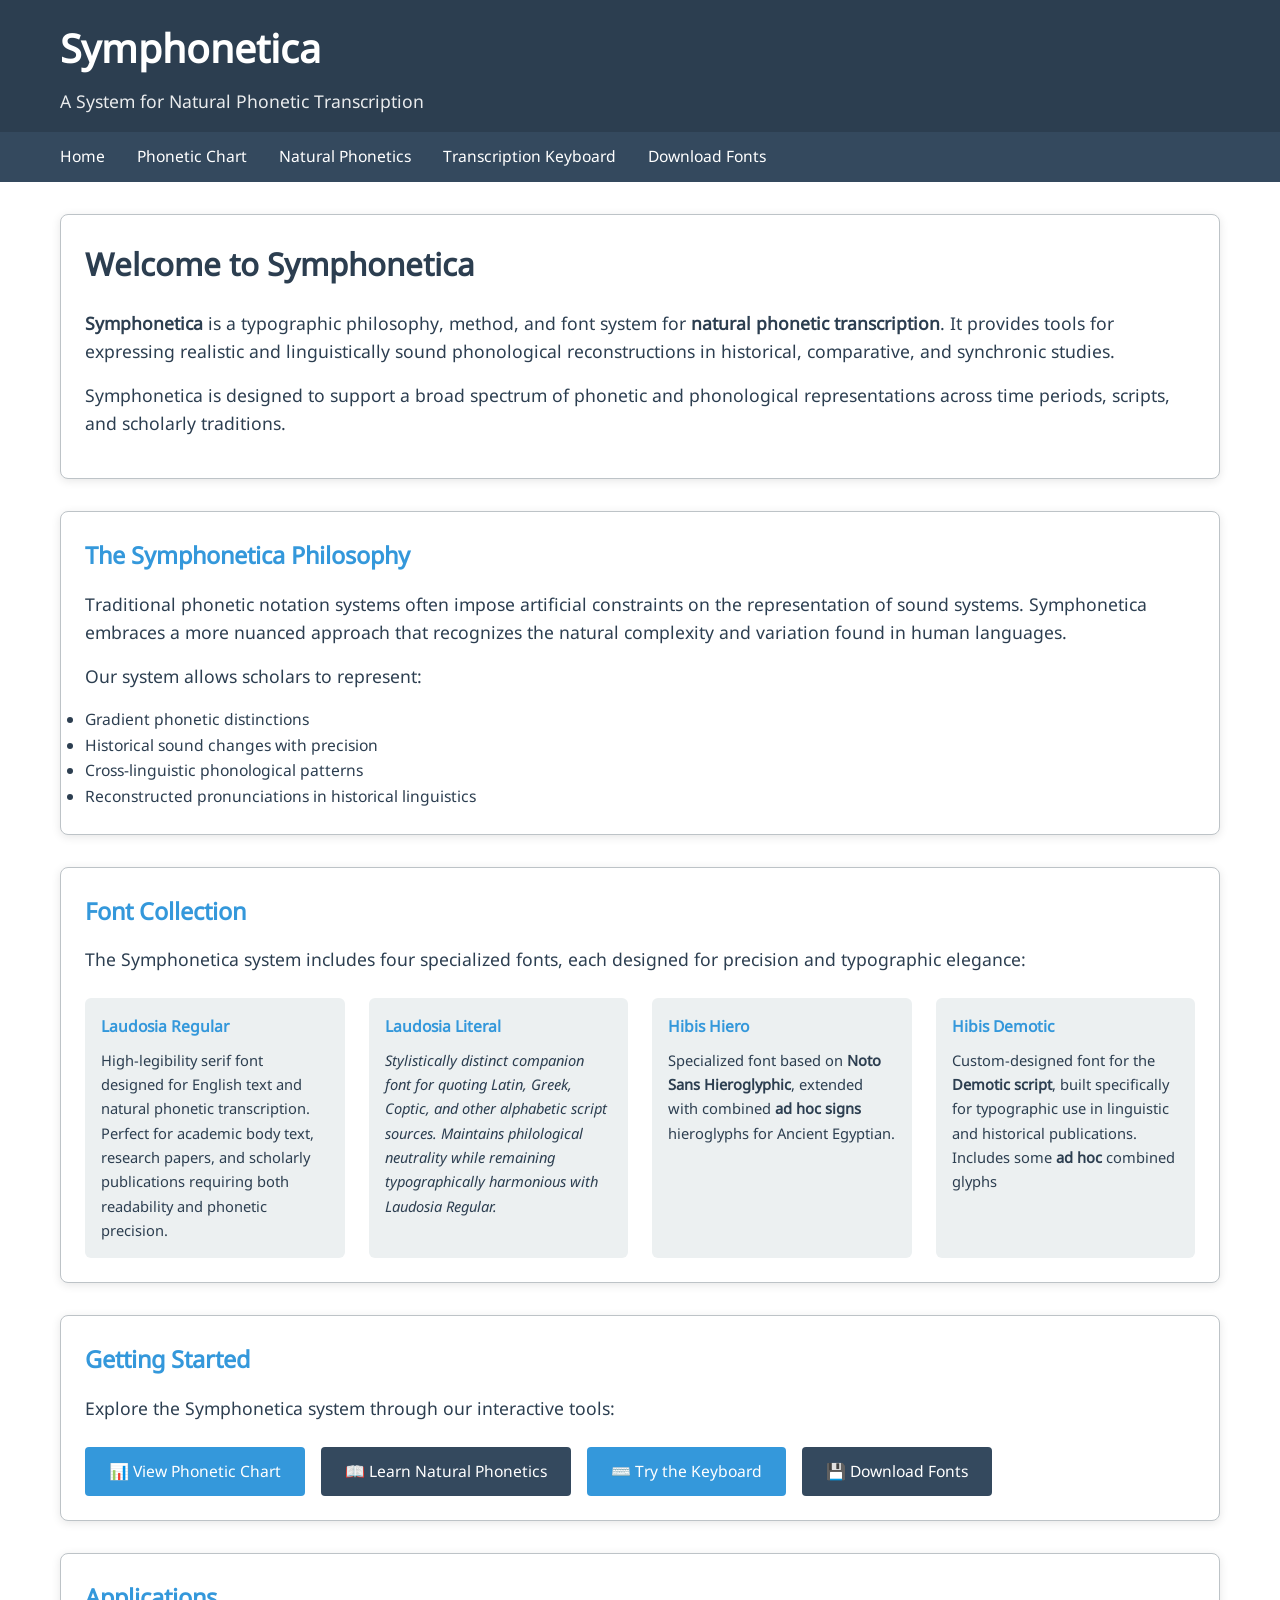
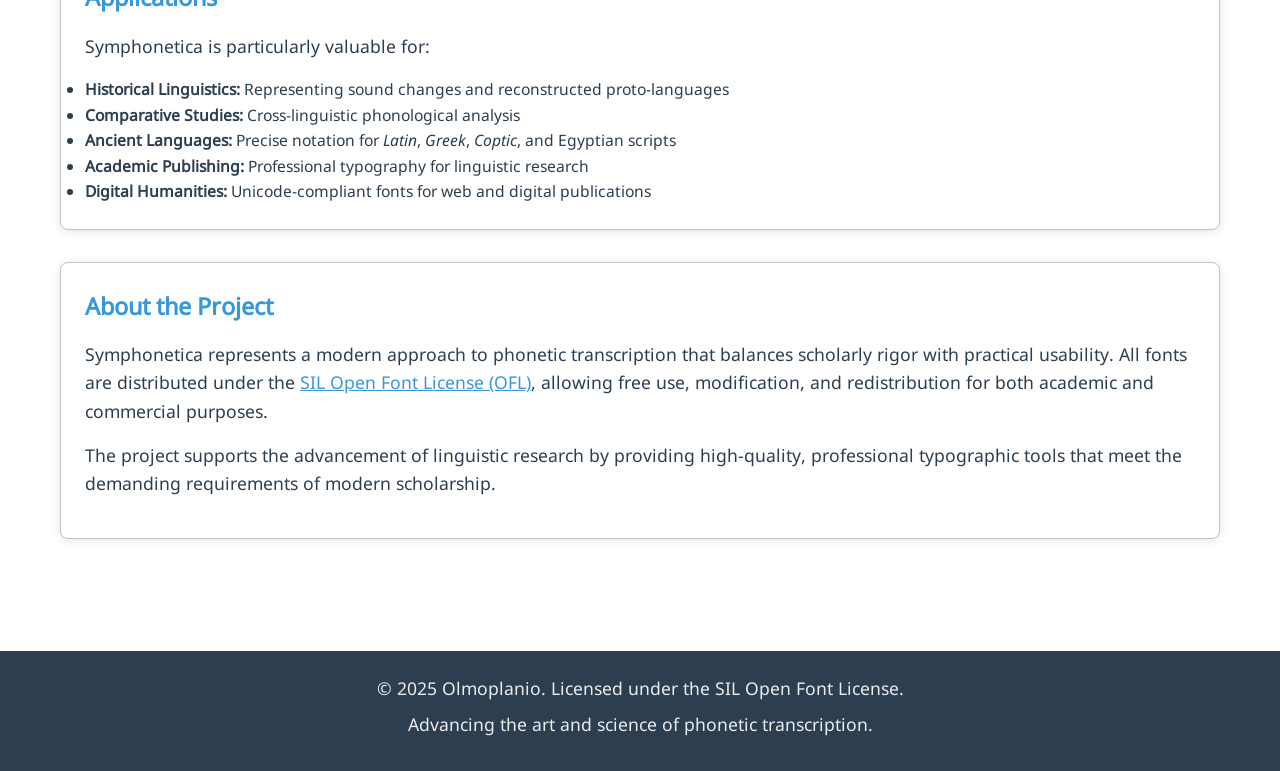
==== index.html @ 55d4e36a "Initialize from 0.9 private" ====
<!DOCTYPE html>
<html lang="en">
<head>
    <meta charset="UTF-8">
    <meta name="viewport" content="width=device-width, initial-scale=1.0">
    <title>Symphonetica — A System for Natural Phonetic Transcription</title>
    <meta name="description" content="Symphonetica is a typographic philosophy, method, and font system for natural phonetic transcription, supporting realistic and linguistically sound phonological reconstructions.">
    <link rel="stylesheet" href="./assets/styles.css">
</head>
<body>
    <header>
        <div class="container">
            <h1>Symphonetica</h1>
            <p>A System for Natural Phonetic Transcription</p>
        </div>
    </header>

    <nav>
        <div class="container">
            <ul>
                <li><a href="index.html">Home</a></li>
                <li><a href="pages/chart.html">Phonetic Chart</a></li>
                <li><a href="pages/natural.html">Natural Phonetics</a></li>
                <li><a href="pages/keyboard.html">Transcription Keyboard</a></li>
                <li><a href="pages/fonts.html">Download Fonts</a></li>
            </ul>
        </div>
    </nav>

    <main>
        <div class="container">
            <div class="card">
                <h2>Welcome to Symphonetica</h2>
                <p><strong>Symphonetica</strong> is a typographic philosophy, method, and font system for <strong>natural phonetic transcription</strong>. It provides tools for expressing realistic and linguistically sound phonological reconstructions in historical, comparative, and synchronic studies.</p>
                
                <p>Symphonetica is designed to support a broad spectrum of phonetic and phonological representations across time periods, scripts, and scholarly traditions.</p>
            </div>

            <div class="card">
                <h3>The Symphonetica Philosophy</h3>
                <p>Traditional phonetic notation systems often impose artificial constraints on the representation of sound systems. Symphonetica embraces a more nuanced approach that recognizes the natural complexity and variation found in human languages.</p>
                
                <p>Our system allows scholars to represent:</p>
                <ul>
                    <li>Gradient phonetic distinctions</li>
                    <li>Historical sound changes with precision</li>
                    <li>Cross-linguistic phonological patterns</li>
                    <li>Reconstructed pronunciations in historical linguistics</li>
                </ul>
            </div>

            <div class="card">
                <h3>Font Collection</h3>
                <p>The Symphonetica system includes four specialized fonts, each designed for precision and typographic elegance:</p>
                
                <div style="display: grid; grid-template-columns: repeat(auto-fit, minmax(250px, 1fr)); gap: 1.5rem; margin-top: 1.5rem;">
                    <div style="padding: 1rem; background-color: var(--light-bg); border-radius: 6px;">
                        <h4 style="color: var(--accent-color); margin-bottom: 0.5rem;">Laudosia Regular</h4>
                        <p style="margin-bottom: 0; font-size: 0.95rem;">High-legibility serif font designed for English text and natural phonetic transcription. Perfect for academic body text, research papers, and scholarly publications requiring both readability and phonetic precision.</p>
                    </div>
                    
                    <div style="padding: 1rem; background-color: var(--light-bg); border-radius: 6px;">
                        <h4 style="color: var(--accent-color); margin-bottom: 0.5rem;">Laudosia Literal</h4>
                        <p style="margin-bottom: 0; font-size: 0.95rem;" class="literal">Stylistically distinct companion font for quoting <i>Latin</i>, <i>Greek</i>, <i>Coptic</i>, and other alphabetic script sources. Maintains philological neutrality while remaining typographically harmonious with Laudosia Regular.</p>
                    </div>
                    
                    <div style="padding: 1rem; background-color: var(--light-bg); border-radius: 6px;">
                        <h4 style="color: var(--accent-color); margin-bottom: 0.5rem;">Hibis Hiero</h4>
                        <p style="margin-bottom: 0; font-size: 0.95rem;">Specialized font based on <strong>Noto Sans Hieroglyphic</strong>, extended with combined <strong>ad hoc signs</strong> hieroglyphs for Ancient Egyptian.</p>
                    </div>
                    
                    <div style="padding: 1rem; background-color: var(--light-bg); border-radius: 6px;">
                        <h4 style="color: var(--accent-color); margin-bottom: 0.5rem;">Hibis Demotic</h4>
                        <p style="margin-bottom: 0; font-size: 0.95rem;">Custom-designed font for the <strong>Demotic script</strong>, built specifically for typographic use in linguistic and historical publications. Includes some <strong>ad hoc</strong> combined glyphs</p>
                    </div>
                </div>
            </div>

            <div class="card">
                <h3>Getting Started</h3>
                <p>Explore the Symphonetica system through our interactive tools:</p>
                
                <div style="display: flex; flex-wrap: wrap; gap: 1rem; margin-top: 1.5rem;">
                    <a href="pages/chart.html" class="btn">
                        📊 View Phonetic Chart
                    </a>
                    <a href="pages/natural.html" class="btn btn-secondary">
                        📖 Learn Natural Phonetics
                    </a>
                    <a href="pages/keyboard.html" class="btn">
                        ⌨️ Try the Keyboard
                    </a>
                    <a href="pages/fonts.html" class="btn btn-secondary">
                        💾 Download Fonts
                    </a>
                </div>
            </div>

            <div class="card">
                <h3>Applications</h3>
                <p>Symphonetica is particularly valuable for:</p>
                <ul>
                    <li><strong>Historical Linguistics:</strong> Representing sound changes and reconstructed proto-languages</li>
                    <li><strong>Comparative Studies:</strong> Cross-linguistic phonological analysis</li>
                    <li><strong>Ancient Languages:</strong> Precise notation for <span class="literal">Latin</span>, <span class="literal">Greek</span>, <span class="literal">Coptic</span>, and Egyptian scripts</li>
                    <li><strong>Academic Publishing:</strong> Professional typography for linguistic research</li>
                    <li><strong>Digital Humanities:</strong> Unicode-compliant fonts for web and digital publications</li>
                </ul>
            </div>

            <div class="card">
                <h3>About the Project</h3>
                <p>Symphonetica represents a modern approach to phonetic transcription that balances scholarly rigor with practical usability. All fonts are distributed under the <a href="https://scripts.sil.org/OFL" style="color: var(--accent-color);">SIL Open Font License (OFL)</a>, allowing free use, modification, and redistribution for both academic and commercial purposes.</p>
                
                <p>The project supports the advancement of linguistic research by providing high-quality, professional typographic tools that meet the demanding requirements of modern scholarship.</p>
            </div>
        </div>
    </main>

    <footer>
        <div class="container">
            <p>&copy; 2025 Olmoplanio. Licensed under the SIL Open Font License.</p>
            <p>Advancing the art and science of phonetic transcription.</p>
        </div>
    </footer>
</body>
</html>
---- assets/styles.css ----
/* Symphonetica Website Styles */

/* Font Face Declarations */
@font-face {
    font-family: 'Laudosia';
    src: url('./fonts/Laudosia-Regular.woff2') format('woff2');
    font-weight: normal;
    font-style: normal;
    font-display: swap;
}

@font-face {
    font-family: 'Laudosia';
    src: url('./fonts/Laudosia-Literal.woff2') format('woff2');
    font-weight: normal;
    font-style: italic;
    font-display: swap;
}

/* Hibis Fonts */
@font-face {
    font-family: 'Hibis-Demotic';
    src: url('./fonts/Hibis-Demotic.woff2') format('woff2');
    font-weight: normal;
    font-style: normal;
    font-display: swap;
}

@font-face {
    font-family: 'Hibis-Hiero';
    src: url('./fonts/Hibis-Hiero.woff2') format('woff2');
    font-weight: normal;
    font-style: normal;
    font-display: swap;
}

/* Root Variables */
:root {
    --primary-color: #2c3e50;
    --secondary-color: #34495e;
    --accent-color: #3498db;
    --text-color: #2c3e50;
    --light-bg: #ecf0f1;
    --white: #ffffff;
    --border-color: #bdc3c7;
    --shadow: 0 2px 10px rgba(0, 0, 0, 0.1);
}

/* Base Styles */
* {
    margin: 0;
    padding: 0;
    box-sizing: border-box;
}

body {
    font-family: 'Laudosia', sans-serif;
    line-height: 1.6;
    color: var(--text-color);
    background-color: var(--white);
}

/* Typography */
h1, h2, h3, h4, h5, h6 {
    margin-bottom: 1rem;
    font-weight: 600;
    color: var(--primary-color);
}

h1 {
    font-size: 2.5rem;
    margin-bottom: 1.5rem;
}

h2 {
    font-size: 2rem;
    margin-bottom: 1.25rem;
}

h3 {
    font-size: 1.5rem;
    margin-bottom: 1rem;
}

p {
    margin-bottom: 1rem;
    font-size: 1.1rem;
}

/* Literal text in other languages */
.literal {
    font-family: 'Laudosia', sans-serif;
    font-style: italic;
}

/* Phonetic transcription */
.phonetic {
    font-family: 'Laudosia', sans-serif;
    font-variant: small-caps;
    color: var(--accent-color);
}

.demotic {
    display: inline-block;
    font-family: 'Hibis-Demotic', sans-serif;
    direction: rtl;
    unicode-bidi: bidi-override;
    letter-spacing: 0;
}

.hiero {
    display: inline-block;
    font-family: 'Hibis-Hiero', sans-serif;
}

/* Layout */
.container {
    max-width: 1200px;
    margin: 0 auto;
    padding: 0 20px;
}

/* Header */
header {
    background-color: var(--primary-color);
    color: var(--white);
    padding: 1rem 0;
    box-shadow: var(--shadow);
}

header h1 {
    color: var(--white);
    margin-bottom: 0.5rem;
}

header p {
    opacity: 0.9;
    margin-bottom: 0;
}

/* Navigation */
nav {
    background-color: var(--secondary-color);
    padding: 0.75rem 0;
}

nav ul {
    list-style: none;
    display: flex;
    flex-wrap: wrap;
    gap: 2rem;
}

nav a {
    color: var(--white);
    text-decoration: none;
    font-weight: 500;
    transition: opacity 0.3s ease;
}

nav a:hover {
    opacity: 0.8;
    text-decoration: underline;
}

/* Main Content */
main {
    padding: 2rem 0;
    min-height: calc(100vh - 200px);
}

/* Cards */
.card {
    background-color: var(--white);
    border: 1px solid var(--border-color);
    border-radius: 8px;
    padding: 1.5rem;
    margin-bottom: 2rem;
    box-shadow: var(--shadow);
}

.card h3 {
    color: var(--accent-color);
    margin-bottom: 1rem;
}

/* Buttons */
.btn {
    display: inline-block;
    background-color: var(--accent-color);
    color: var(--white);
    padding: 0.75rem 1.5rem;
    text-decoration: none;
    border-radius: 4px;
    font-weight: 500;
    transition: background-color 0.3s ease;
    border: none;
    cursor: pointer;
}

.btn:hover {
    background-color: #2980b9;
}

.btn-secondary {
    background-color: var(--secondary-color);
}

.btn-secondary:hover {
    background-color: var(--primary-color);
}

/* Chart Styles */
.chart-container {
    overflow-x: auto;
    margin: 2rem 0;
}

.chart-table {
    border-collapse: collapse;
    width: 100%;
    min-width: 800px;
    font-family: 'Laudosia Regular', Georgia, serif;
}

.chart-table th,
.chart-table td {
    border: 1px solid var(--border-color);
    padding: 0.5rem;
    text-align: center;
}

.chart-table th {
    background-color: var(--light-bg);
    font-weight: 600;
    color: var(--primary-color);
}

.chart-table .symbol {
    font-size: 1.25rem;
    font-weight: bold;
    color: var(--accent-color);
}

/* Keyboard Styles */
.keyboard {
    display: grid;
    grid-template-columns: repeat(auto-fit, minmax(40px, 1fr));
    gap: 0.25rem;
    max-width: 800px;
    margin: 1rem auto;
    padding: 1rem;
    background-color: var(--light-bg);
    border-radius: 8px;
}

.key {
    background-color: var(--white);
    border: 1px solid var(--border-color);
    border-radius: 4px;
    padding: 0.75rem 0.5rem;
    text-align: center;
    cursor: pointer;
    transition: all 0.2s ease;
    font-family: 'Laudosia Regular', Georgia, serif;
    font-size: 1.1rem;
}

.key:hover {
    background-color: var(--accent-color);
    color: var(--white);
}

.key:active {
    transform: scale(0.95);
}

/* Text Input */
.transcription-input {
    width: 100%;
    padding: 1rem;
    border: 2px solid var(--border-color);
    border-radius: 4px;
    font-family: 'Laudosia Regular', Georgia, serif;
    font-size: 1.2rem;
    min-height: 120px;
    resize: vertical;
}

.transcription-input:focus {
    outline: none;
    border-color: var(--accent-color);
}

/* Download Links */
.download-grid {
    display: grid;
    grid-template-columns: repeat(auto-fit, minmax(300px, 1fr));
    gap: 1.5rem;
    margin: 2rem 0;
}

.download-item {
    background-color: var(--light-bg);
    padding: 1.5rem;
    border-radius: 8px;
    text-align: center;
}

.download-item h4 {
    color: var(--primary-color);
    margin-bottom: 0.5rem;
}

.file-info {
    font-size: 0.9rem;
    color: var(--secondary-color);
    margin-bottom: 1rem;
}

/* Footer */
footer {
    background-color: var(--primary-color);
    color: var(--white);
    text-align: center;
    padding: 1.5rem 0;
    margin-top: 3rem;
}

footer p {
    margin-bottom: 0.5rem;
    opacity: 0.9;
}

/* Responsive Design */
@media (max-width: 768px) {
    .container {
        padding: 0 15px;
    }
    
    h1 {
        font-size: 2rem;
    }
    
    h2 {
        font-size: 1.75rem;
    }
    
    nav ul {
        flex-direction: column;
        gap: 1rem;
    }
    
    .chart-table {
        font-size: 0.9rem;
    }
    
    .keyboard {
        grid-template-columns: repeat(auto-fit, minmax(35px, 1fr));
        gap: 0.2rem;
    }
    
    .key {
        padding: 0.5rem 0.25rem;
        font-size: 1rem;
    }
}

@media (max-width: 480px) {
    h1 {
        font-size: 1.75rem;
    }
    
    .card {
        padding: 1rem;
    }
    
    .download-grid {
        grid-template-columns: 1fr;
    }
}
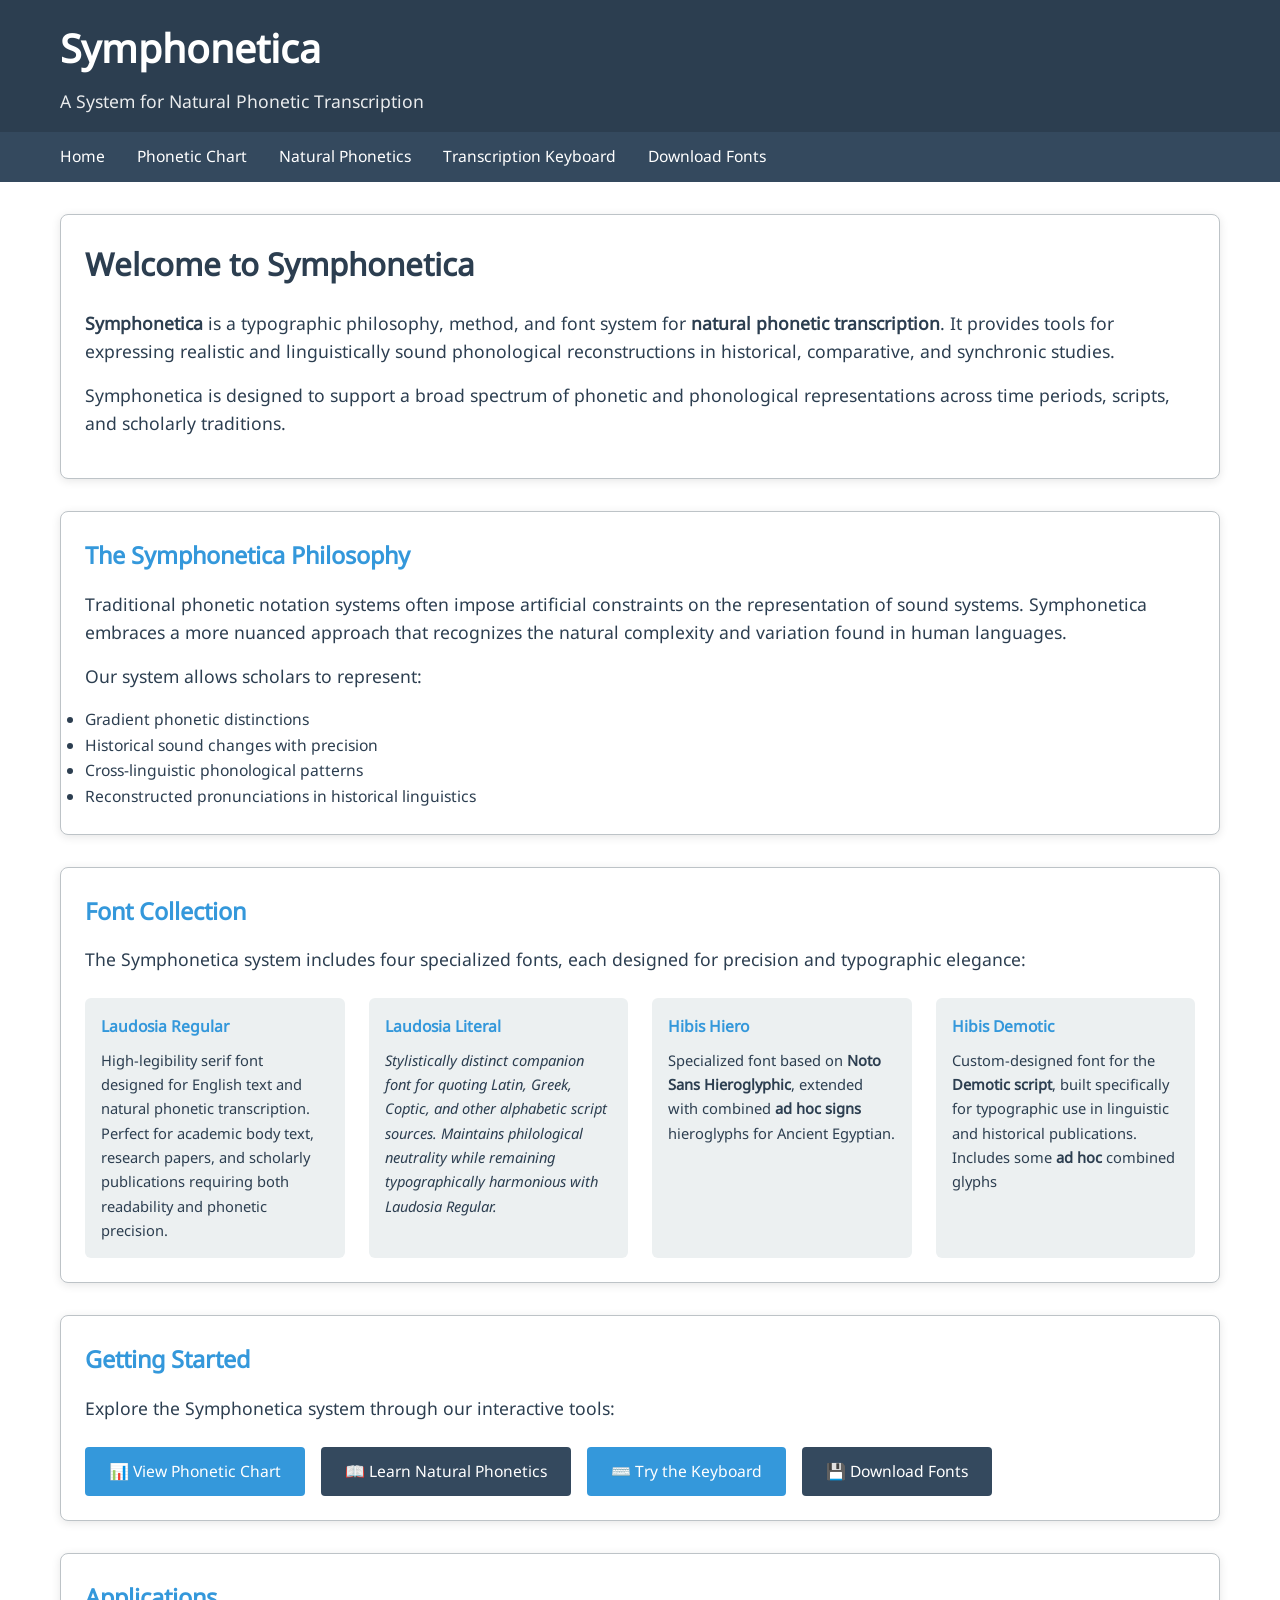
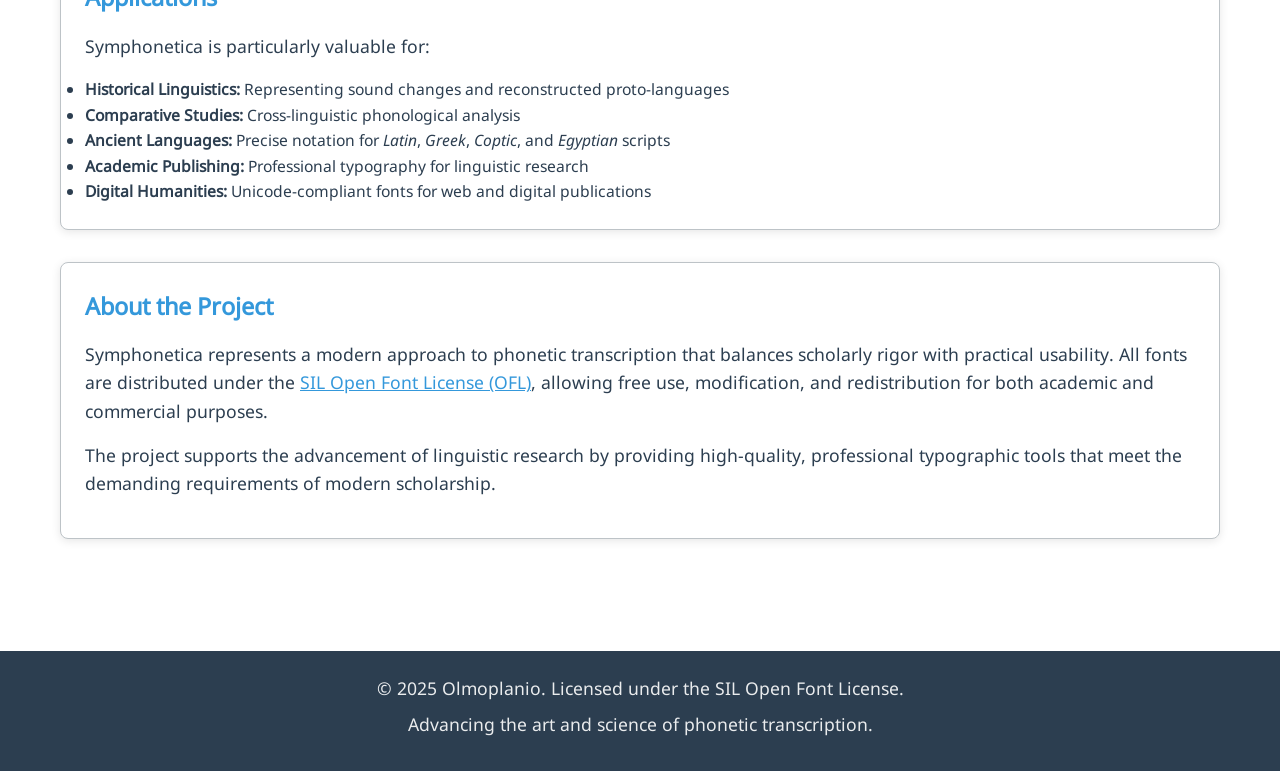
==== commit 6f4a382a: "Fix styles in pages" ====
--- a/index.html
+++ b/index.html
@@ -102,7 +102,7 @@
                 <ul>
                     <li><strong>Historical Linguistics:</strong> Representing sound changes and reconstructed proto-languages</li>
                     <li><strong>Comparative Studies:</strong> Cross-linguistic phonological analysis</li>
-                    <li><strong>Ancient Languages:</strong> Precise notation for <span class="literal">Latin</span>, <span class="literal">Greek</span>, <span class="literal">Coptic</span>, and Egyptian scripts</li>
+                    <li><strong>Ancient Languages:</strong> Precise notation for <i>Latin</i>, <i>Greek</i>, <i>Coptic</i>, and <i>Egyptian</i> scripts</li>
                     <li><strong>Academic Publishing:</strong> Professional typography for linguistic research</li>
                     <li><strong>Digital Humanities:</strong> Unicode-compliant fonts for web and digital publications</li>
                 </ul>
--- a/assets/styles.css
+++ b/assets/styles.css
@@ -96,7 +96,7 @@
 /* Phonetic transcription */
 .phonetic {
     font-family: 'Laudosia', sans-serif;
-    font-variant: small-caps;
+    text-transform: lowercase;
     color: var(--accent-color);
 }
 
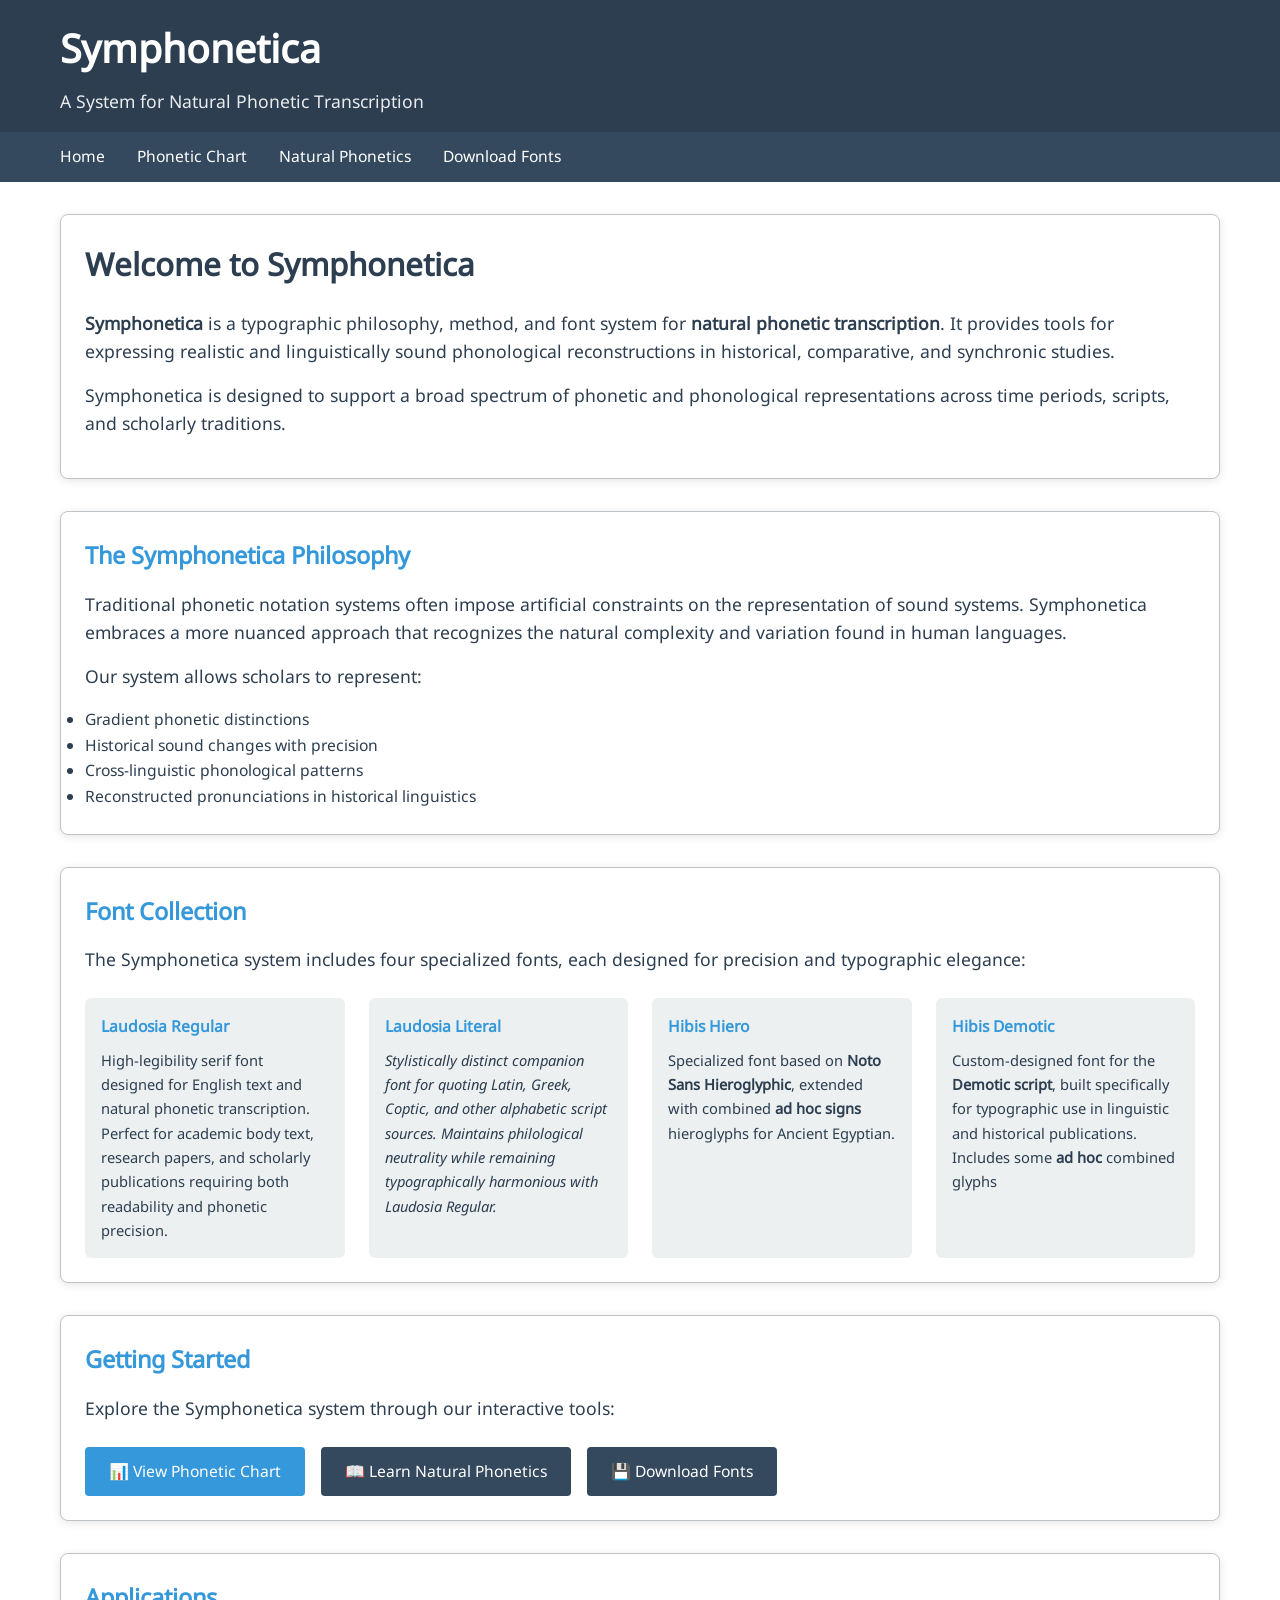
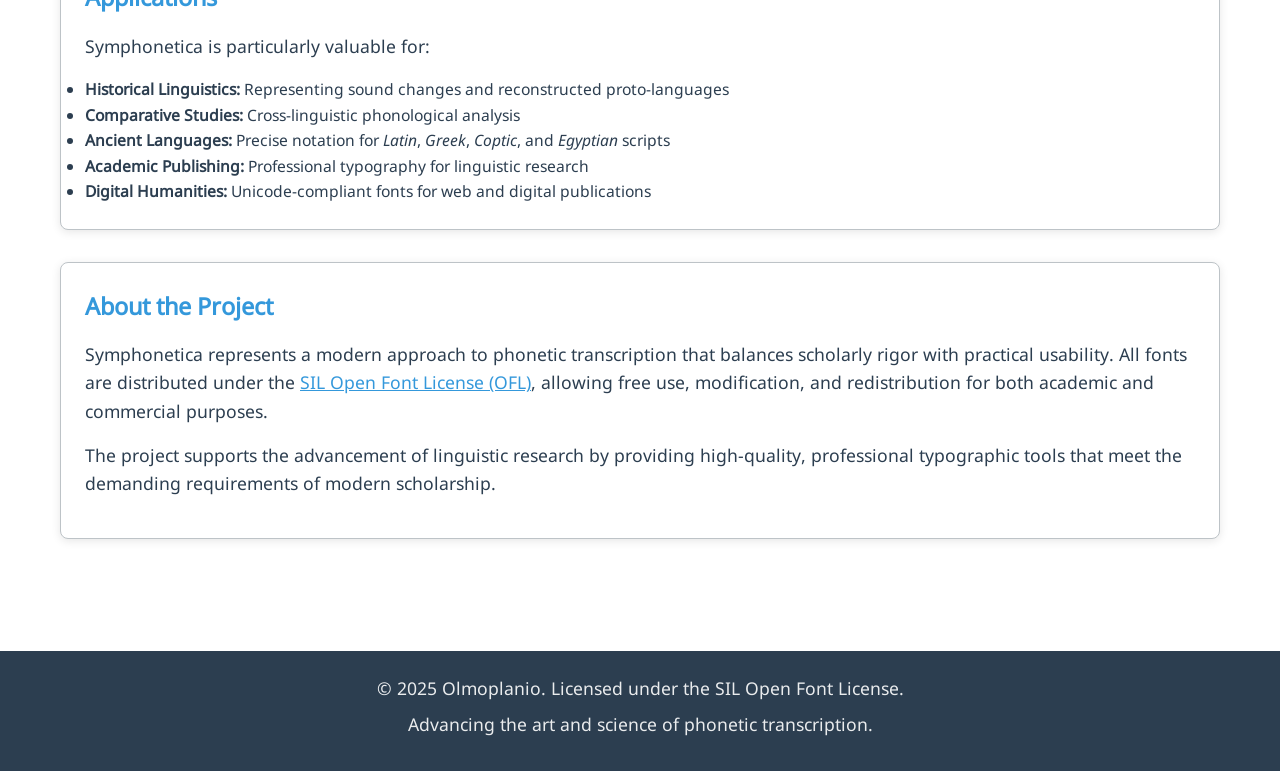
==== commit 919f7ca3: "Fixes to phonetic symbols and font sample text." ====
--- a/index.html
+++ b/index.html
@@ -21,7 +21,6 @@
                 <li><a href="index.html">Home</a></li>
                 <li><a href="pages/chart.html">Phonetic Chart</a></li>
                 <li><a href="pages/natural.html">Natural Phonetics</a></li>
-                <li><a href="pages/keyboard.html">Transcription Keyboard</a></li>
                 <li><a href="pages/fonts.html">Download Fonts</a></li>
             </ul>
         </div>
@@ -87,9 +86,6 @@
                     <a href="pages/natural.html" class="btn btn-secondary">
                         📖 Learn Natural Phonetics
                     </a>
-                    <a href="pages/keyboard.html" class="btn">
-                        ⌨️ Try the Keyboard
-                    </a>
                     <a href="pages/fonts.html" class="btn btn-secondary">
                         💾 Download Fonts
                     </a>
--- a/assets/styles.css
+++ b/assets/styles.css
@@ -230,6 +230,10 @@
     text-align: center;
 }
 
+.chart-table td {
+    font-family: 'Laudosia', sans-serif;
+}
+
 .chart-table th {
     background-color: var(--light-bg);
     font-weight: 600;
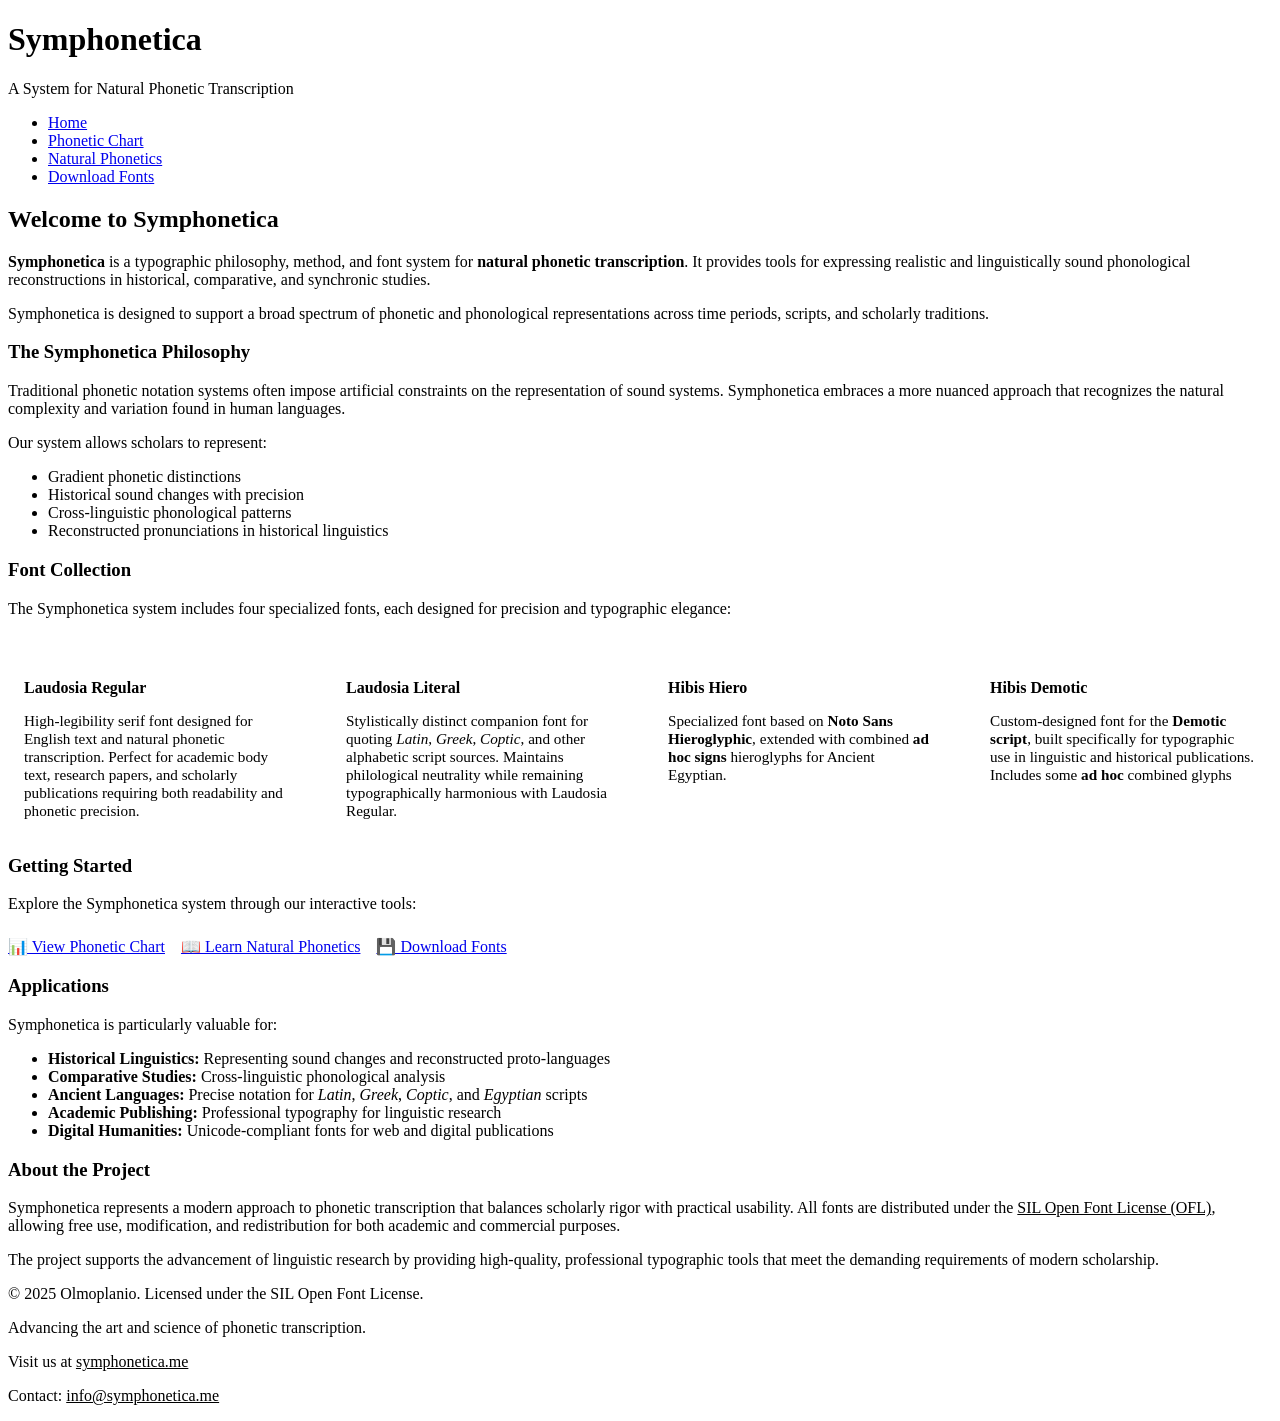
==== commit d32098bf: "Add arrows, review chart" ====
--- a/index.html
+++ b/index.html
@@ -1,6 +1,7 @@
 <!DOCTYPE html>
 <html lang="en">
 <head>
+    <base href="http://symphonetica.me">
     <meta charset="UTF-8">
     <meta name="viewport" content="width=device-width, initial-scale=1.0">
     <title>Symphonetica — A System for Natural Phonetic Transcription</title>
@@ -117,6 +118,8 @@
         <div class="container">
             <p>&copy; 2025 Olmoplanio. Licensed under the SIL Open Font License.</p>
             <p>Advancing the art and science of phonetic transcription.</p>
+            <p>Visit us at <a href="http://symphonetica.me" style="color: var(--accent-color);">symphonetica.me</a></p>
+            <p>Contact: <a href="mailto:info@symphonetica.me" style="color: var(--accent-color);">info@symphonetica.me</a></p>
         </div>
     </footer>
 </body>
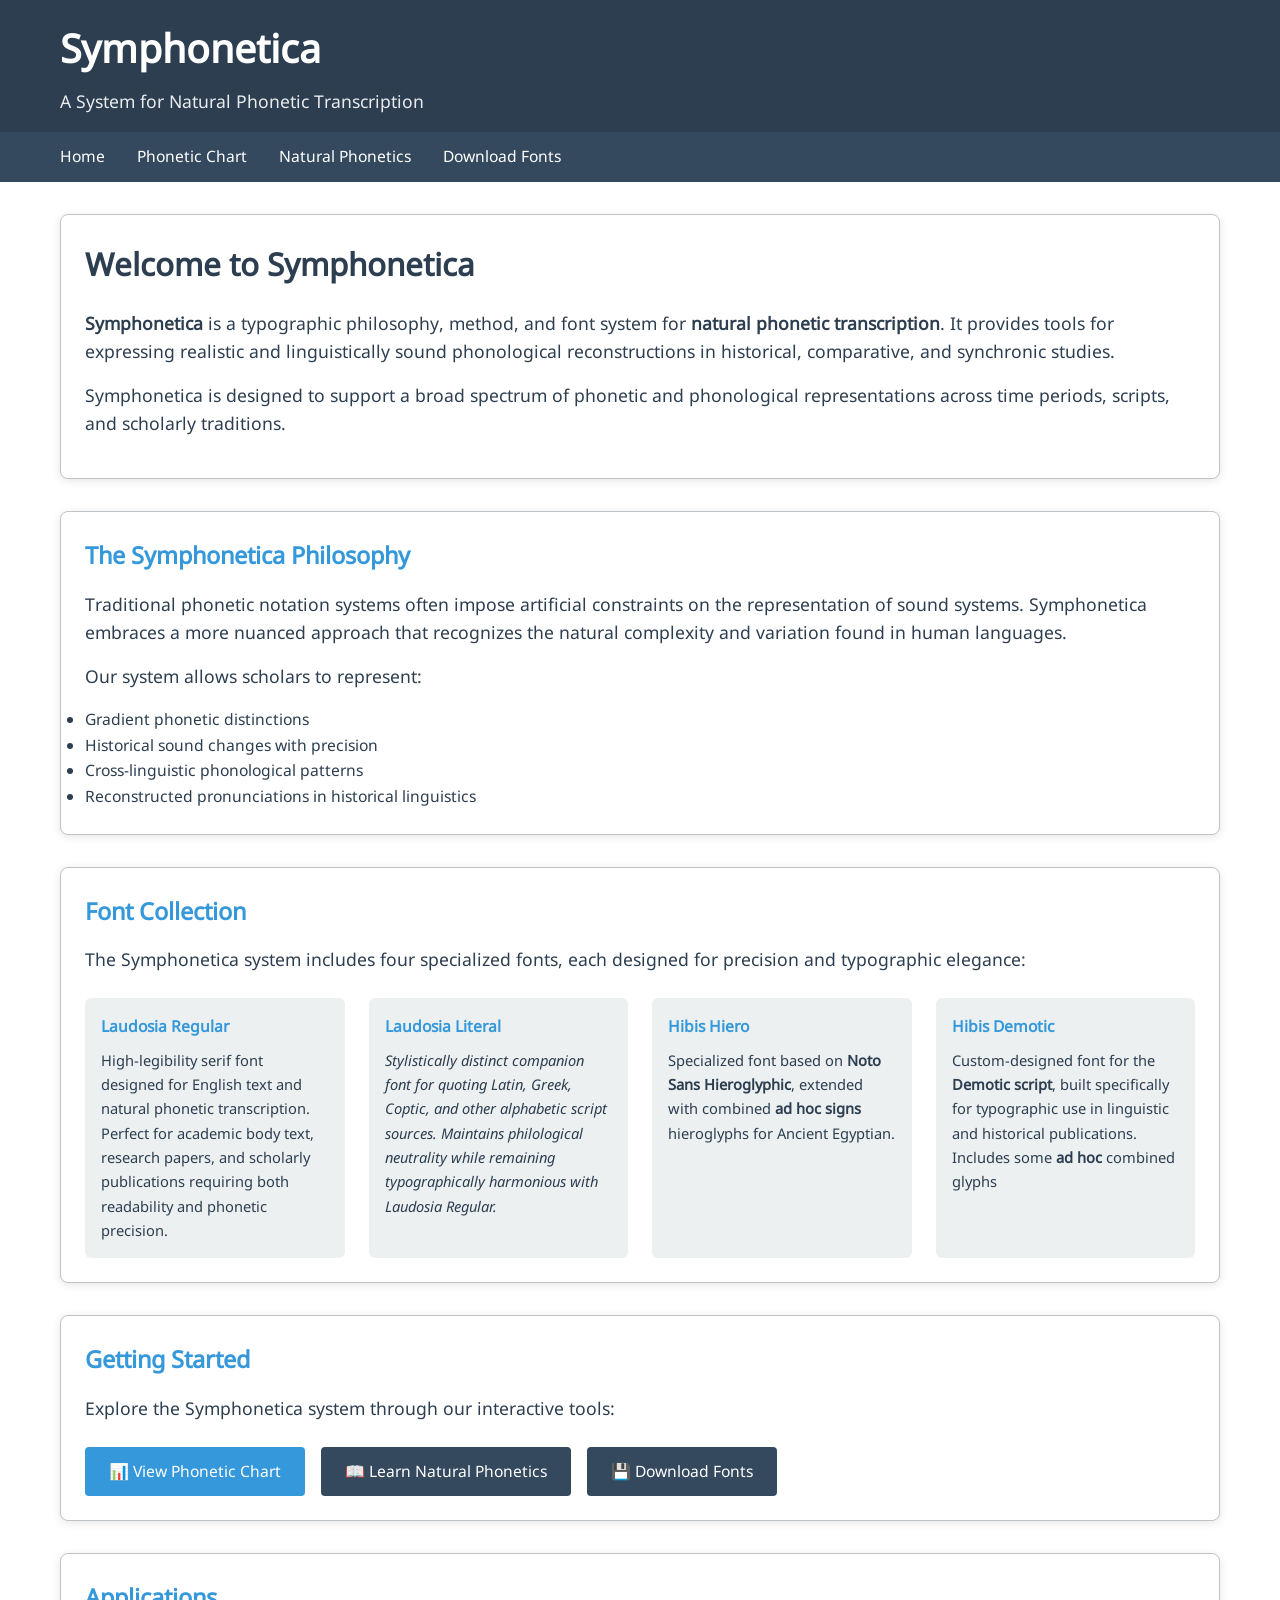
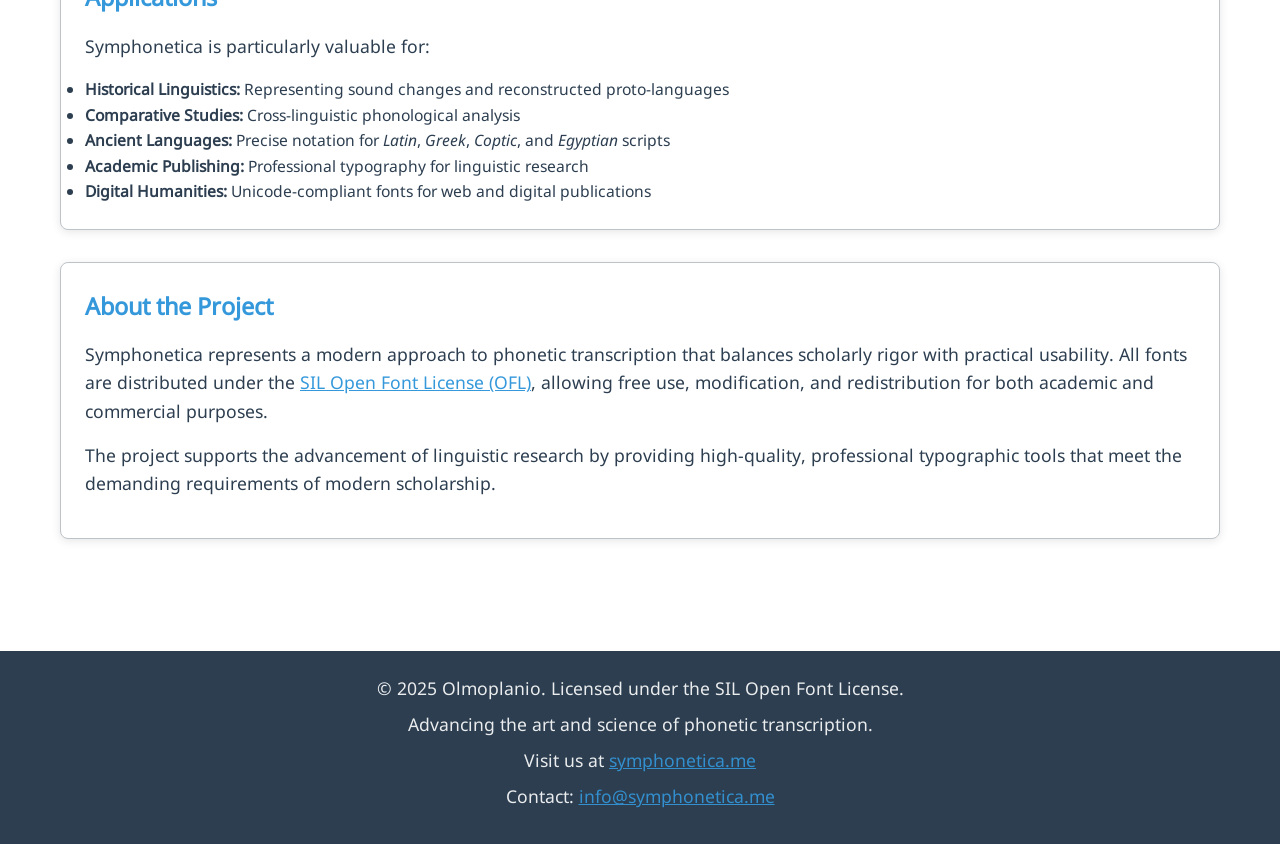
==== commit 2ed7a134: "Republish" ====
--- a/index.html
+++ b/index.html
@@ -1,7 +1,6 @@
 <!DOCTYPE html>
 <html lang="en">
 <head>
-    <base href="http://symphonetica.me">
     <meta charset="UTF-8">
     <meta name="viewport" content="width=device-width, initial-scale=1.0">
     <title>Symphonetica — A System for Natural Phonetic Transcription</title>
